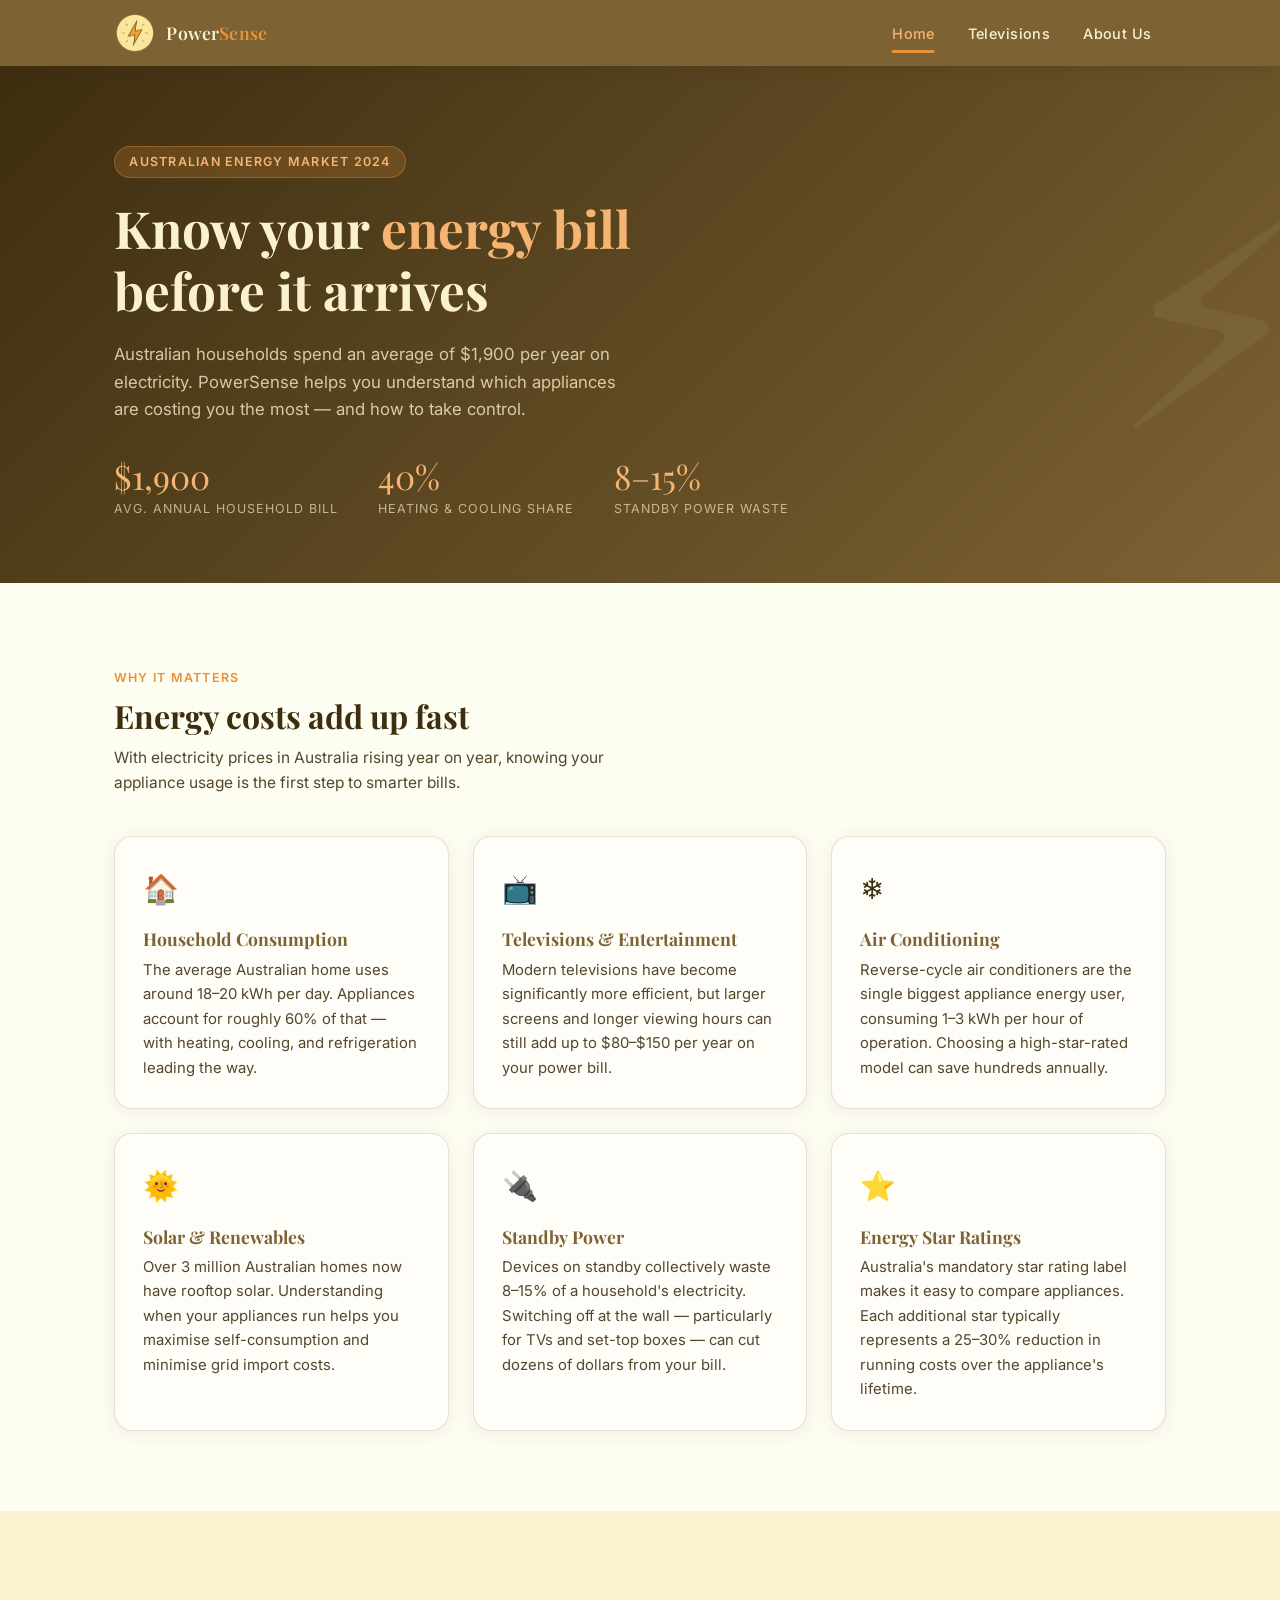
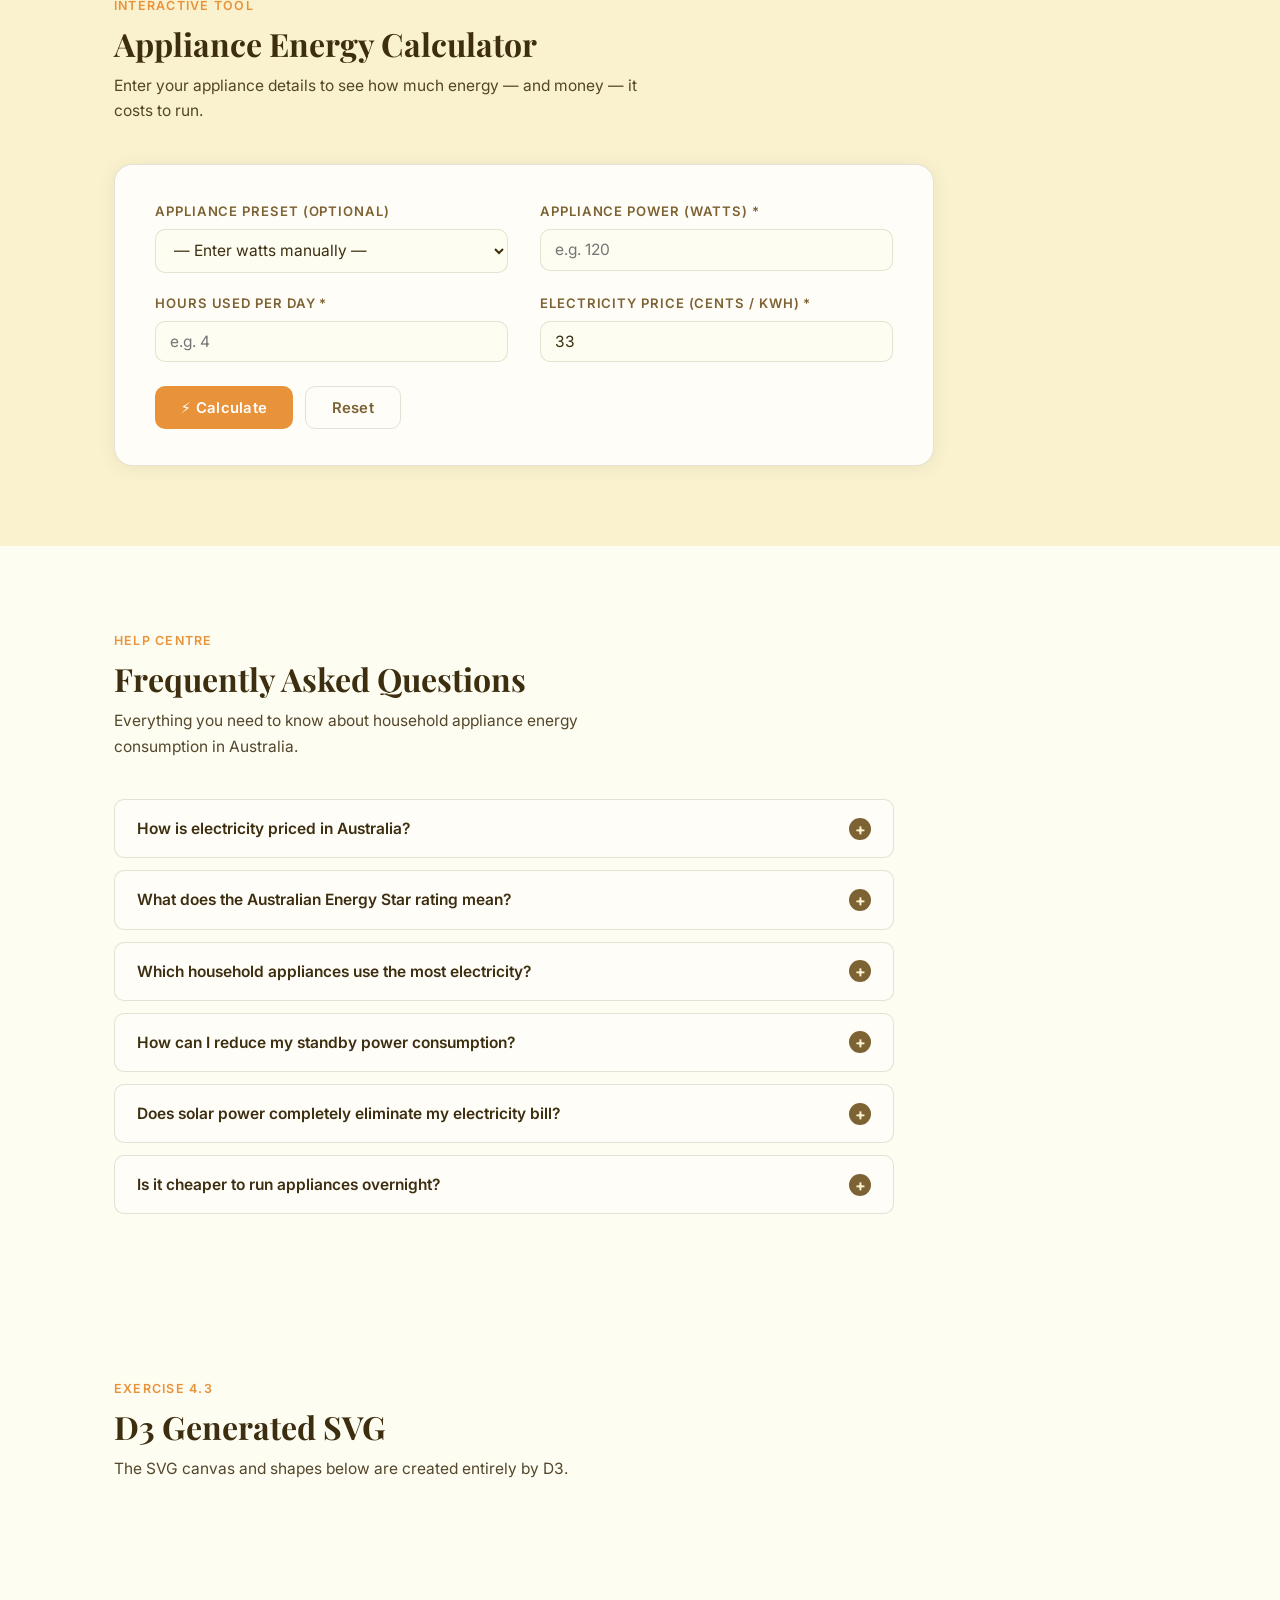
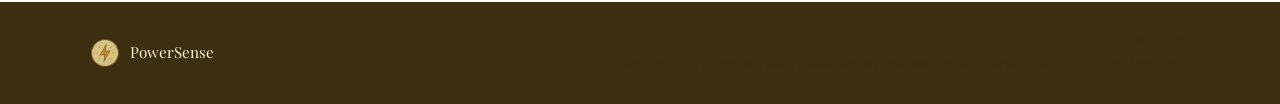
==== Exercise 4/Exercise 4.3/index.html @ 686d848e "Week 5" ====
<!DOCTYPE html>
<html lang="en">
<head>
  <meta charset="UTF-8" />
  <meta name="viewport" content="width=device-width, initial-scale=1.0" />
  <title>PowerSense – Appliance Energy Consumption Australia</title>
  <meta name="description" content="Understand and reduce your home appliance energy consumption with PowerSense, your guide to the Australian energy market." />
  <link rel="stylesheet" href="assets/css/style.css" />
</head>
<body>

  <!-- ===== NAVIGATION ===== -->
  <nav class="nav" role="navigation" aria-label="Main navigation">
    <div class="container nav__inner">

      <a href="index.html" class="nav__logo" aria-label="PowerSense – Home">
        <img src="assets/img/PowerIcon.png" alt="PowerSense logo" width="42" height="42" />
        <span class="nav__logo-text">Power<span>Sense</span></span>
      </a>

      <button class="nav__toggle" id="navToggle"
              aria-expanded="false" aria-controls="navLinks" aria-label="Open menu">
        <span></span><span></span><span></span>
      </button>

      <ul class="nav__links" id="navLinks" role="list">
        <li><a href="index.html"       class="nav__link">Home</a></li>
        <li><a href="televisions.html" class="nav__link">Televisions</a></li>
        <li><a href="about.html"       class="nav__link">About Us</a></li>
      </ul>

    </div>
  </nav>

  <main>

    <!-- ===== HERO ===== -->
    <section class="hero">
      <div class="container">
        <span class="hero__eyebrow">Australian Energy Market 2024</span>
        <h1>Know your <em>energy bill</em> before it arrives</h1>
        <p class="hero__sub">
          Australian households spend an average of $1,900 per year on electricity.
          PowerSense helps you understand which appliances are costing you the most —
          and how to take control.
        </p>
        <div class="hero__stats">
          <div>
            <div class="hero__stat-value">$1,900</div>
            <div class="hero__stat-label">Avg. annual household bill</div>
          </div>
          <div>
            <div class="hero__stat-value">40%</div>
            <div class="hero__stat-label">Heating &amp; cooling share</div>
          </div>
          <div>
            <div class="hero__stat-value">8–15%</div>
            <div class="hero__stat-label">Standby power waste</div>
          </div>
        </div>
      </div>
    </section>

    <!-- ===== OVERVIEW CARDS ===== -->
    <section class="section">
      <div class="container">
        <div class="section-head">
          <span class="section-head__eyebrow">Why It Matters</span>
          <h2>Energy costs add up fast</h2>
          <p>With electricity prices in Australia rising year on year, knowing your appliance usage is the first step to smarter bills.</p>
        </div>

        <div class="card-grid">
          <article class="card">
            <div class="card__icon">🏠</div>
            <h3 class="card__title">Household Consumption</h3>
            <p>The average Australian home uses around 18–20 kWh per day. Appliances account for roughly 60% of that — with heating, cooling, and refrigeration leading the way.</p>
          </article>
          <article class="card">
            <div class="card__icon">📺</div>
            <h3 class="card__title">Televisions &amp; Entertainment</h3>
            <p>Modern televisions have become significantly more efficient, but larger screens and longer viewing hours can still add up to $80–$150 per year on your power bill.</p>
          </article>
          <article class="card">
            <div class="card__icon">❄️</div>
            <h3 class="card__title">Air Conditioning</h3>
            <p>Reverse-cycle air conditioners are the single biggest appliance energy user, consuming 1–3 kWh per hour of operation. Choosing a high-star-rated model can save hundreds annually.</p>
          </article>
          <article class="card">
            <div class="card__icon">🌞</div>
            <h3 class="card__title">Solar &amp; Renewables</h3>
            <p>Over 3 million Australian homes now have rooftop solar. Understanding when your appliances run helps you maximise self-consumption and minimise grid import costs.</p>
          </article>
          <article class="card">
            <div class="card__icon">🔌</div>
            <h3 class="card__title">Standby Power</h3>
            <p>Devices on standby collectively waste 8–15% of a household's electricity. Switching off at the wall — particularly for TVs and set-top boxes — can cut dozens of dollars from your bill.</p>
          </article>
          <article class="card">
            <div class="card__icon">⭐</div>
            <h3 class="card__title">Energy Star Ratings</h3>
            <p>Australia's mandatory star rating label makes it easy to compare appliances. Each additional star typically represents a 25–30% reduction in running costs over the appliance's lifetime.</p>
          </article>
        </div>
      </div>
    </section>

    <!-- ===== ENERGY CALCULATOR ===== -->
    <section class="section section--alt" id="calculator">
      <div class="container">
        <div class="section-head">
          <span class="section-head__eyebrow">Interactive Tool</span>
          <h2>Appliance Energy Calculator</h2>
          <p>Enter your appliance details to see how much energy — and money — it costs to run.</p>
        </div>

        <div class="calculator">
          <form id="calcForm" novalidate>
            <div class="calculator__grid">

              <!-- Appliance preset -->
              <div class="field">
                <label for="applianceSelect">Appliance preset (optional)</label>
                <select id="applianceSelect">
                  <option value="custom">— Enter watts manually —</option>
                  <optgroup label="Televisions">
                    <option value="samsung65">Samsung 65&quot; OLED QN65S95D (180 W)</option>
                    <option value="lg55">LG 55&quot; NanoCell 55NANO86 (120 W)</option>
                    <option value="sony43">Sony 43&quot; Bravia X80L (90 W)</option>
                    <option value="panasonic50">Panasonic 50&quot; MX700 (135 W)</option>
                    <option value="tcl32">TCL 32&quot; S5400A (65 W)</option>
                  </optgroup>
                  <optgroup label="Other Appliances">
                    <option value="microwave">Microwave oven (1200 W)</option>
                    <option value="washingmachine">Washing machine (500 W)</option>
                    <option value="refrigerator">Refrigerator (150 W)</option>
                    <option value="dishwasher">Dishwasher (1800 W)</option>
                    <option value="airconditioner">Split-system air conditioner (1500 W)</option>
                    <option value="electricoven">Electric oven (2200 W)</option>
                    <option value="kettleelectric">Electric kettle (2400 W)</option>
                    <option value="laptop">Laptop (65 W)</option>
                  </optgroup>
                </select>
              </div>

              <!-- Watts -->
              <div class="field" id="fieldWatts">
                <label for="watts">Appliance power (watts) *</label>
                <input type="number" id="watts" name="watts"
                       min="0.1" max="30000" step="0.1"
                       placeholder="e.g. 120" required />
                <span class="field__error-msg" role="alert">Enter a valid wattage between 0.1 and 30,000 W.</span>
              </div>

              <!-- Hours per day -->
              <div class="field" id="fieldHours">
                <label for="hoursPerDay">Hours used per day *</label>
                <input type="number" id="hoursPerDay" name="hoursPerDay"
                       min="0.01" max="24" step="0.25"
                       placeholder="e.g. 4" required />
                <span class="field__error-msg" role="alert">Enter a value between 0.01 and 24 hours.</span>
              </div>

              <!-- Electricity price -->
              <div class="field" id="fieldPrice">
                <label for="priceKwh">Electricity price (cents / kWh) *</label>
                <input type="number" id="priceKwh" name="priceKwh"
                       min="0.01" max="500" step="0.01"
                       value="33" required />
                <span class="field__error-msg" role="alert">Enter a valid price (Australian average ≈ 33 c/kWh).</span>
              </div>

            </div><!-- /.calculator__grid -->

            <div class="calculator__actions">
              <button type="submit" class="btn btn--primary">⚡ Calculate</button>
              <button type="button" class="btn btn--secondary" id="calcReset">Reset</button>
            </div>
          </form>

          <!-- Results panel (hidden until calculation runs) -->
          <div class="calc-results" id="calcResults" aria-live="polite">
            <p class="calc-results__title">Your estimated energy usage &amp; cost</p>
            <div class="results-grid">
              <div class="result-card">
                <div class="result-card__value" id="res-daily-kwh">—</div>
                <div class="result-card__label">kWh / day</div>
              </div>
              <div class="result-card">
                <div class="result-card__value" id="res-monthly-kwh">—</div>
                <div class="result-card__label">kWh / month</div>
              </div>
              <div class="result-card">
                <div class="result-card__value" id="res-yearly-kwh">—</div>
                <div class="result-card__label">kWh / year</div>
              </div>
              <div class="result-card result-card--accent">
                <div class="result-card__value" id="res-monthly-cost">—</div>
                <div class="result-card__label">Est. monthly cost</div>
              </div>
              <div class="result-card result-card--accent">
                <div class="result-card__value" id="res-yearly-cost">—</div>
                <div class="result-card__label">Est. yearly cost</div>
              </div>
              <div class="result-card">
                <div class="result-card__value" id="res-co2">—</div>
                <div class="result-card__label">CO₂ / year (est.)</div>
              </div>
            </div>
            <p style="margin-top:1rem;font-size:0.8rem;opacity:0.6;">
              Calculations based on provided inputs. Electricity price defaults to the Australian average of 33 c/kWh.
              CO₂ estimate uses the Australian grid emission factor of 0.79 kg CO₂e/kWh (DCCEEW 2023).
            </p>
          </div>

        </div><!-- /.calculator -->
      </div>
    </section>

    <!-- ===== FAQ ===== -->
    <section class="section" id="faq">
      <div class="container">
        <div class="section-head">
          <span class="section-head__eyebrow">Help Centre</span>
          <h2>Frequently Asked Questions</h2>
          <p>Everything you need to know about household appliance energy consumption in Australia.</p>
        </div>

        <ul class="faq-list" role="list">

          <li class="faq-item">
            <button class="faq-item__trigger"
                    aria-expanded="false"
                    aria-controls="faq-1"
                    id="faq-1-btn">
              How is electricity priced in Australia?
              <span class="faq-item__icon" aria-hidden="true">+</span>
            </button>
            <div class="faq-item__body" id="faq-1" role="region" aria-labelledby="faq-1-btn">
              <div class="faq-item__body-inner">
                Electricity in Australia is priced per kilowatt-hour (kWh) and varies by state, retailer,
                and plan type. As of 2024, the national average sits around 28–36 cents per kWh for
                residential customers, with South Australia typically the highest and Queensland among
                the lowest. Most plans include a fixed daily supply charge plus a usage rate.
                Time-of-use tariffs charge more during peak hours (typically 3–9 pm on weekdays) and
                less during off-peak periods — relevant if you run heavy appliances like dishwashers
                or washing machines.
              </div>
            </div>
          </li>

          <li class="faq-item">
            <button class="faq-item__trigger"
                    aria-expanded="false"
                    aria-controls="faq-2"
                    id="faq-2-btn">
              What does the Australian Energy Star rating mean?
              <span class="faq-item__icon" aria-hidden="true">+</span>
            </button>
            <div class="faq-item__body" id="faq-2" role="region" aria-labelledby="faq-2-btn">
              <div class="faq-item__body-inner">
                The Energy Rating Label is a mandatory requirement for most appliances sold in Australia,
                administered under the Equipment Energy Efficiency (E3) programme.
                The label shows a star rating (1–6 stars, sometimes up to 10 for the most efficient models)
                and an annual energy consumption figure in kWh. More stars = lower running costs.
                A 6-star fridge uses roughly half the electricity of a 2-star fridge of the same size.
                When buying a new appliance, the upfront premium for a higher star-rated model is often
                recouped within 2–4 years through lower bills.
              </div>
            </div>
          </li>

          <li class="faq-item">
            <button class="faq-item__trigger"
                    aria-expanded="false"
                    aria-controls="faq-3"
                    id="faq-3-btn">
              Which household appliances use the most electricity?
              <span class="faq-item__icon" aria-hidden="true">+</span>
            </button>
            <div class="faq-item__body" id="faq-3" role="region" aria-labelledby="faq-3-btn">
              <div class="faq-item__body-inner">
                In a typical Australian home, the biggest energy consumers (in order) are:
                <ol style="margin:0.75rem 0 0 1.25rem;line-height:1.9;">
                  <li>Heating and cooling (air conditioners, reverse-cycle systems) — up to 40%</li>
                  <li>Water heating — 20–25%</li>
                  <li>Refrigerators &amp; freezers — 8–10% (run 24/7)</li>
                  <li>Cooking appliances — 5–7%</li>
                  <li>Lighting — 5–7%</li>
                  <li>Televisions &amp; entertainment — 4–6%</li>
                  <li>Washing machines &amp; dryers — 4–5%</li>
                </ol>
              </div>
            </div>
          </li>

          <li class="faq-item">
            <button class="faq-item__trigger"
                    aria-expanded="false"
                    aria-controls="faq-4"
                    id="faq-4-btn">
              How can I reduce my standby power consumption?
              <span class="faq-item__icon" aria-hidden="true">+</span>
            </button>
            <div class="faq-item__body" id="faq-4" role="region" aria-labelledby="faq-4-btn">
              <div class="faq-item__body-inner">
                Standby power (sometimes called "vampire power") accounts for 8–15% of household
                electricity use. Practical steps to reduce it include:
                switching appliances off at the wall when not in use (especially TVs, gaming consoles,
                and set-top boxes), using smart power strips that cut power to idle devices,
                enabling power-saving modes on computers and monitors, and replacing older
                appliances with newer models that have lower standby draw.
                The Australian Government's Your Energy Savings website provides a detailed
                standby power usage guide with typical wattages for common devices.
              </div>
            </div>
          </li>

          <li class="faq-item">
            <button class="faq-item__trigger"
                    aria-expanded="false"
                    aria-controls="faq-5"
                    id="faq-5-btn">
              Does solar power completely eliminate my electricity bill?
              <span class="faq-item__icon" aria-hidden="true">+</span>
            </button>
            <div class="faq-item__body" id="faq-5" role="region" aria-labelledby="faq-5-btn">
              <div class="faq-item__body-inner">
                Solar panels can dramatically reduce — but rarely eliminate — electricity bills
                for most Australian households. The savings depend on your system size, roof
                orientation, local solar irradiance, and your household's daytime usage patterns.
                The key principle is self-consumption: energy your solar panels generate and your
                home uses directly is effectively free; energy exported to the grid earns a
                feed-in tariff (currently 5–12 c/kWh in most states), which is much lower than
                the import rate you pay. Shifting high-draw appliances (dishwashers, washing machines,
                EV charging) to daylight hours maximises your savings.
              </div>
            </div>
          </li>

          <li class="faq-item">
            <button class="faq-item__trigger"
                    aria-expanded="false"
                    aria-controls="faq-6"
                    id="faq-6-btn">
              Is it cheaper to run appliances overnight?
              <span class="faq-item__icon" aria-hidden="true">+</span>
            </button>
            <div class="faq-item__body" id="faq-6" role="region" aria-labelledby="faq-6-btn">
              <div class="faq-item__body-inner">
                It depends on your electricity tariff. If you are on a flat-rate plan, the time of
                day makes no difference to your bill. If you are on a time-of-use (TOU) tariff,
                off-peak rates (typically overnight and on weekends) can be 30–50% cheaper than
                peak rates. Appliances like dishwashers and washing machines with delay-start
                features can be programmed to run during the cheapest window.
                However, if you have solar and no battery storage, running appliances during
                daylight hours is typically even cheaper than an overnight off-peak rate.
              </div>
            </div>
          </li>

        </ul>
      </div>
    </section>

    <!-- ===== D3 SVG SECTION (Exercise 4.3) ===== -->
    <section class="section" id="d3-chart">
      <div class="container">
        <div class="section-head">
          <span class="section-head__eyebrow">Exercise 4.3</span>
          <h2>D3 Generated SVG</h2>
          <p>The SVG canvas and shapes below are created entirely by D3.</p>
        </div>

        <!-- D3 will append an <svg> inside this container -->
        <div class="responsive-svg-container"></div>
      </div>
    </section>

  </main>

  <!-- ===== FOOTER ===== -->
  <footer class="footer" role="contentinfo">
    <div class="container footer__inner">
      <div class="footer__brand">
        <img src="assets/img/PowerIcon.png" alt="" aria-hidden="true" />
        <span class="footer__brand-name">PowerSense</span>
      </div>
      <div class="footer__info">
        <p>&copy; <span id="year"></span> &nbsp;Ren Khoo</p>
        <p class="footer__ai-note">
          ✦ Content and code on this site were developed with the assistance of Generative AI (Claude by Anthropic).
        </p>
      </div>
    </div>
  </footer>

  <script src="assets/js/main.js"></script>
  <script src="assets/js/calculator.js"></script>
  <script src="https://d3js.org/d3.v7.min.js"></script>
  <script src="assets/js/d3-main.js"></script>
  <script>document.getElementById('year').textContent = new Date().getFullYear();</script>

</body>
</html>
---- Exercise 4/Exercise 4.3/assets/css/style.css ----
/* =============================================
   PowerSense – Appliance Energy Consumption
   External Stylesheet
   Colours derived from the PowerIcon logo
   ============================================= */

/* --- Google Fonts --- */
@import url('https://fonts.googleapis.com/css2?family=Playfair+Display:wght@600;700&family=Inter:wght@300;400;500;600&display=swap');

/* --- Design Tokens --- */
:root {
  --cream:        #FAF2CE;   /* logo fill */
  --cream-light:  #FEFDF2;   /* page background */
  --gold:         #F0C840;   /* logo highlight ring */
  --brown:        #7D6234;   /* logo border */
  --brown-dark:   #3D2E10;   /* text / footer */
  --orange:       #E8923A;   /* lightning bolt */
  --orange-light: #F5B472;   /* hover tint */
  --muted:        #B89A60;   /* secondary text */
  --border:       rgba(125, 98, 52, 0.18);
  --card-bg:      #FEFDF8;
  --shadow:       0 2px 18px rgba(61, 46, 16, 0.08);

  --font-display: 'Playfair Display', Georgia, serif;
  --font-body:    'Inter', system-ui, sans-serif;

  --radius:   10px;
  --radius-lg: 18px;
  --transition: 0.22s ease;
}

/* --- Responsive SVG container (Exercise 4.3) --- */
.responsive-svg-container {
    margin-right: auto;
    margin-left: auto;
    width: 100%;
    max-width: 1200px;
}

/* --- Reset & Base --- */
*, *::before, *::after { box-sizing: border-box; margin: 0; padding: 0; }

html { scroll-behavior: smooth; }

body {
  font-family: var(--font-body);
  background: var(--cream-light);
  color: var(--brown-dark);
  font-size: 1rem;
  line-height: 1.65;
  min-height: 100vh;
  display: flex;
  flex-direction: column;
}

img { max-width: 100%; display: block; }
a  { color: inherit; text-decoration: none; }
ul { list-style: none; }

/* --- Typography --- */
h1, h2, h3, h4 {
  font-family: var(--font-display);
  color: var(--brown-dark);
  line-height: 1.2;
}
h1 { font-size: clamp(2rem, 5vw, 3.2rem); }
h2 { font-size: clamp(1.4rem, 3vw, 2rem); }
h3 { font-size: 1.25rem; }

p { color: var(--brown-dark); opacity: 0.88; }

/* --- Layout helpers --- */
.container {
  max-width: 1100px;
  margin: 0 auto;
  padding: 0 1.5rem;
}

.section {
  padding: 5rem 0;
}

.section--alt {
  background: var(--cream);
}

/* =============================================
   NAVIGATION
   ============================================= */
.nav {
  background: var(--brown);
  position: sticky;
  top: 0;
  z-index: 100;
  box-shadow: 0 2px 12px rgba(61,46,16,0.18);
}

.nav__inner {
  display: flex;
  align-items: center;
  justify-content: space-between;
  height: 66px;
  gap: 1rem;
}

/* Logo */
.nav__logo {
  display: flex;
  align-items: center;
  gap: 0.65rem;
  flex-shrink: 0;
}

.nav__logo img {
  width: 42px;
  height: 42px;
  border-radius: 50%;
  transition: transform var(--transition), box-shadow var(--transition);
}

.nav__logo:hover img {
  transform: rotate(-8deg) scale(1.08);
  box-shadow: 0 0 0 3px var(--orange);
}

.nav__logo-text {
  font-family: var(--font-display);
  color: var(--cream);
  font-size: 1.1rem;
  letter-spacing: 0.01em;
  font-weight: 600;
}

.nav__logo-text span {
  color: var(--orange);
}

/* Nav links */
.nav__links {
  display: flex;
  align-items: center;
  gap: 0.25rem;
}

.nav__link {
  position: relative;
  padding: 0.45rem 0.9rem;
  color: var(--cream);
  font-size: 0.9rem;
  font-weight: 500;
  letter-spacing: 0.03em;
  border-radius: var(--radius);
  transition: color var(--transition), background var(--transition);
}

/* Hover effect */
.nav__link:hover {
  color: var(--orange-light);
  background: rgba(255,255,255,0.08);
}

/* Active indicator – orange underline bar */
.nav__link::after {
  content: '';
  position: absolute;
  left: 50%;
  bottom: -4px;
  transform: translateX(-50%) scaleX(0);
  width: 60%;
  height: 3px;
  background: var(--orange);
  border-radius: 2px;
  transition: transform var(--transition);
}

.nav__link--active {
  color: var(--orange-light);
}

.nav__link--active::after {
  transform: translateX(-50%) scaleX(1);
}

/* Hamburger (mobile) */
.nav__toggle {
  display: none;
  flex-direction: column;
  gap: 5px;
  cursor: pointer;
  padding: 6px;
  background: none;
  border: none;
}

.nav__toggle span {
  display: block;
  width: 24px;
  height: 2px;
  background: var(--cream);
  border-radius: 2px;
  transition: var(--transition);
}

/* =============================================
   HERO
   ============================================= */
.hero {
  background: linear-gradient(135deg, var(--brown-dark) 0%, var(--brown) 100%);
  color: var(--cream);
  padding: 5rem 0 4rem;
  position: relative;
  overflow: hidden;
}

.hero::before {
  content: '⚡';
  position: absolute;
  font-size: 18rem;
  right: -2rem;
  top: 50%;
  transform: translateY(-50%);
  opacity: 0.06;
  pointer-events: none;
}

.hero__eyebrow {
  display: inline-block;
  background: rgba(232, 146, 58, 0.2);
  color: var(--orange-light);
  border: 1px solid rgba(232, 146, 58, 0.35);
  padding: 0.3rem 0.9rem;
  border-radius: 30px;
  font-size: 0.78rem;
  font-weight: 600;
  letter-spacing: 0.1em;
  text-transform: uppercase;
  margin-bottom: 1.25rem;
}

.hero h1 {
  color: var(--cream);
  max-width: 650px;
  margin-bottom: 1.25rem;
}

.hero h1 em {
  font-style: normal;
  color: var(--orange-light);
}

.hero__sub {
  color: rgba(250, 242, 206, 0.78);
  max-width: 520px;
  font-size: 1.05rem;
  margin-bottom: 2.25rem;
  opacity: 1;
}

.hero__stats {
  display: flex;
  gap: 2.5rem;
  flex-wrap: wrap;
  margin-top: 1rem;
}

.hero__stat-value {
  font-family: var(--font-display);
  font-size: 2.1rem;
  color: var(--orange-light);
  line-height: 1;
}

.hero__stat-label {
  font-size: 0.78rem;
  color: rgba(250, 242, 206, 0.65);
  text-transform: uppercase;
  letter-spacing: 0.08em;
  margin-top: 0.3rem;
}

/* =============================================
   CARDS / FEATURE GRID
   ============================================= */
.card-grid {
  display: grid;
  grid-template-columns: repeat(auto-fit, minmax(280px, 1fr));
  gap: 1.5rem;
}

.card {
  background: var(--card-bg);
  border: 1px solid var(--border);
  border-radius: var(--radius-lg);
  padding: 1.75rem;
  box-shadow: var(--shadow);
  transition: transform var(--transition), box-shadow var(--transition);
}

.card:hover {
  transform: translateY(-4px);
  box-shadow: 0 8px 28px rgba(61, 46, 16, 0.12);
}

.card__icon {
  font-size: 1.8rem;
  margin-bottom: 1rem;
}

.card__title {
  font-size: 1.1rem;
  margin-bottom: 0.5rem;
  color: var(--brown);
}

.card p {
  font-size: 0.93rem;
}

/* =============================================
   SECTION HEADINGS
   ============================================= */
.section-head {
  margin-bottom: 2.5rem;
}

.section-head__eyebrow {
  display: inline-block;
  color: var(--orange);
  font-size: 0.78rem;
  font-weight: 600;
  text-transform: uppercase;
  letter-spacing: 0.1em;
  margin-bottom: 0.5rem;
}

.section-head h2 {
  margin-bottom: 0.6rem;
}

.section-head p {
  max-width: 540px;
  font-size: 0.97rem;
}

/* =============================================
   FAQ ACCORDION
   ============================================= */
.faq-list {
  max-width: 780px;
  display: flex;
  flex-direction: column;
  gap: 0.75rem;
}

.faq-item {
  border: 1px solid var(--border);
  border-radius: var(--radius);
  overflow: hidden;
  background: var(--card-bg);
}

.faq-item__trigger {
  width: 100%;
  display: flex;
  align-items: center;
  justify-content: space-between;
  padding: 1.1rem 1.35rem;
  background: none;
  border: none;
  cursor: pointer;
  text-align: left;
  font-family: var(--font-body);
  font-size: 0.97rem;
  font-weight: 600;
  color: var(--brown-dark);
  gap: 1rem;
  transition: background var(--transition), color var(--transition);
}

.faq-item__trigger:hover {
  background: var(--cream);
  color: var(--brown);
}

.faq-item__trigger[aria-expanded="true"] {
  color: var(--orange);
  background: var(--cream);
}

.faq-item__icon {
  flex-shrink: 0;
  width: 22px;
  height: 22px;
  background: var(--brown);
  color: var(--cream);
  border-radius: 50%;
  display: flex;
  align-items: center;
  justify-content: center;
  font-size: 1rem;
  font-weight: 700;
  transition: transform var(--transition), background var(--transition);
  line-height: 1;
}

.faq-item__trigger[aria-expanded="true"] .faq-item__icon {
  transform: rotate(45deg);
  background: var(--orange);
}

.faq-item__body {
  max-height: 0;
  overflow: hidden;
  transition: max-height 0.38s cubic-bezier(0.4,0,0.2,1), padding var(--transition);
}

.faq-item__body.is-open {
  max-height: 500px;
}

.faq-item__body-inner {
  padding: 0 1.35rem 1.2rem;
  font-size: 0.93rem;
  color: var(--brown-dark);
  opacity: 0.85;
  border-top: 1px solid var(--border);
  padding-top: 1rem;
}

/* =============================================
   ENERGY CALCULATOR
   ============================================= */
.calculator {
  background: var(--card-bg);
  border: 1px solid var(--border);
  border-radius: var(--radius-lg);
  padding: 2.25rem 2.5rem;
  box-shadow: var(--shadow);
  max-width: 820px;
}

.calculator__grid {
  display: grid;
  grid-template-columns: 1fr 1fr;
  gap: 1.25rem 2rem;
}

.field {
  display: flex;
  flex-direction: column;
  gap: 0.4rem;
}

.field label {
  font-size: 0.82rem;
  font-weight: 600;
  color: var(--brown);
  text-transform: uppercase;
  letter-spacing: 0.07em;
}

.field input,
.field select {
  padding: 0.65rem 0.9rem;
  border: 1.5px solid var(--border);
  border-radius: var(--radius);
  font-family: var(--font-body);
  font-size: 0.97rem;
  color: var(--brown-dark);
  background: var(--cream-light);
  transition: border-color var(--transition), box-shadow var(--transition);
  width: 100%;
}

.field input:focus,
.field select:focus {
  outline: none;
  border-color: var(--orange);
  box-shadow: 0 0 0 3px rgba(232, 146, 58, 0.18);
}

.field--error input,
.field--error select {
  border-color: #c0392b;
}

.field__error-msg {
  font-size: 0.8rem;
  color: #c0392b;
  display: none;
}

.field--error .field__error-msg {
  display: block;
}

.calculator__actions {
  display: flex;
  gap: 0.75rem;
  margin-top: 1.5rem;
  flex-wrap: wrap;
}

.btn {
  padding: 0.72rem 1.6rem;
  border-radius: var(--radius);
  font-family: var(--font-body);
  font-size: 0.93rem;
  font-weight: 600;
  cursor: pointer;
  border: none;
  transition: background var(--transition), transform var(--transition), box-shadow var(--transition);
  letter-spacing: 0.02em;
}

.btn--primary {
  background: var(--orange);
  color: #fff;
}

.btn--primary:hover {
  background: #d4772a;
  transform: translateY(-1px);
  box-shadow: 0 4px 14px rgba(232, 146, 58, 0.35);
}

.btn--secondary {
  background: transparent;
  color: var(--brown);
  border: 1.5px solid var(--border);
}

.btn--secondary:hover {
  background: var(--cream);
}

/* Results panel */
.calc-results {
  margin-top: 2rem;
  border-top: 1px solid var(--border);
  padding-top: 2rem;
  display: none;
}

.calc-results.is-visible {
  display: block;
  animation: fadeUp 0.35s ease;
}

@keyframes fadeUp {
  from { opacity: 0; transform: translateY(12px); }
  to   { opacity: 1; transform: translateY(0); }
}

.calc-results__title {
  font-family: var(--font-display);
  font-size: 1.1rem;
  margin-bottom: 1.25rem;
  color: var(--brown);
}

.results-grid {
  display: grid;
  grid-template-columns: repeat(auto-fit, minmax(170px, 1fr));
  gap: 1rem;
}

.result-card {
  background: linear-gradient(135deg, var(--brown) 0%, var(--brown-dark) 100%);
  color: var(--cream);
  border-radius: var(--radius);
  padding: 1.2rem 1.35rem;
  text-align: center;
}

.result-card--accent {
  background: linear-gradient(135deg, var(--orange) 0%, #c0681a 100%);
}

.result-card__value {
  font-family: var(--font-display);
  font-size: 1.75rem;
  color: var(--cream);
  line-height: 1;
  margin-bottom: 0.4rem;
}

.result-card__label {
  font-size: 0.78rem;
  opacity: 0.75;
  text-transform: uppercase;
  letter-spacing: 0.08em;
}

/* =============================================
   TELEVISIONS PAGE – TABLE
   ============================================= */
.tv-table-wrap {
  overflow-x: auto;
  border-radius: var(--radius-lg);
  border: 1px solid var(--border);
  box-shadow: var(--shadow);
}

.tv-table {
  width: 100%;
  border-collapse: collapse;
  background: var(--card-bg);
  font-size: 0.9rem;
}

.tv-table th {
  background: var(--brown);
  color: var(--cream);
  padding: 0.9rem 1.1rem;
  text-align: left;
  font-size: 0.78rem;
  text-transform: uppercase;
  letter-spacing: 0.08em;
  font-weight: 600;
}

.tv-table td {
  padding: 0.9rem 1.1rem;
  border-bottom: 1px solid var(--border);
  color: var(--brown-dark);
  vertical-align: middle;
}

.tv-table tr:last-child td {
  border-bottom: none;
}

.tv-table tr:hover td {
  background: var(--cream);
}

/* Energy star badge */
.star-badge {
  display: inline-flex;
  align-items: center;
  gap: 0.25rem;
  background: var(--cream);
  border: 1px solid var(--border);
  border-radius: 20px;
  padding: 0.2rem 0.65rem;
  font-size: 0.78rem;
  font-weight: 600;
  color: var(--brown);
}

.star-badge--high { background: #e8f5e9; border-color: #4caf50; color: #2e7d32; }
.star-badge--mid  { background: #fff8e1; border-color: #ffc107; color: #7d5700; }
.star-badge--low  { background: #fce4ec; border-color: #e91e63; color: #880e4f; }

/* Energy label pill */
.energy-label {
  display: inline-block;
  padding: 0.22rem 0.7rem;
  border-radius: 4px;
  font-size: 0.8rem;
  font-weight: 700;
  color: #fff;
  letter-spacing: 0.05em;
}
.energy-label--A { background: #1a9e3c; }
.energy-label--B { background: #4caf50; }
.energy-label--C { background: #8bc34a; }
.energy-label--D { background: #ffc107; color: #333; }
.energy-label--E { background: #ff9800; }
.energy-label--F { background: #f44336; }

/* =============================================
   ABOUT PAGE
   ============================================= */
.about-hero {
  background: linear-gradient(135deg, var(--brown-dark) 0%, var(--brown) 100%);
  color: var(--cream);
  padding: 4rem 0 3rem;
}

.about-hero h1 { color: var(--cream); }

.team-grid {
  display: grid;
  grid-template-columns: repeat(auto-fit, minmax(240px, 1fr));
  gap: 1.5rem;
}

.team-card {
  background: var(--card-bg);
  border: 1px solid var(--border);
  border-radius: var(--radius-lg);
  padding: 2rem 1.75rem;
  text-align: center;
  box-shadow: var(--shadow);
  transition: transform var(--transition);
}

.team-card:hover { transform: translateY(-4px); }

.team-card__avatar {
  width: 72px;
  height: 72px;
  border-radius: 50%;
  background: linear-gradient(135deg, var(--brown) 0%, var(--orange) 100%);
  display: flex;
  align-items: center;
  justify-content: center;
  font-size: 1.6rem;
  margin: 0 auto 1rem;
  color: #fff;
}

.team-card__name {
  font-family: var(--font-display);
  font-size: 1.1rem;
  margin-bottom: 0.25rem;
}

.team-card__role {
  font-size: 0.82rem;
  color: var(--orange);
  font-weight: 600;
  text-transform: uppercase;
  letter-spacing: 0.07em;
  margin-bottom: 0.75rem;
}

.team-card p { font-size: 0.9rem; }

/* Values list */
.values-list {
  display: grid;
  grid-template-columns: repeat(auto-fit, minmax(240px, 1fr));
  gap: 1.25rem;
  margin-top: 2.5rem;
}

.value-item {
  display: flex;
  gap: 1rem;
  align-items: flex-start;
}

.value-item__icon {
  flex-shrink: 0;
  width: 40px;
  height: 40px;
  border-radius: var(--radius);
  background: var(--cream);
  border: 1px solid var(--border);
  display: flex;
  align-items: center;
  justify-content: center;
  font-size: 1.2rem;
}

.value-item__title {
  font-weight: 600;
  font-size: 0.97rem;
  margin-bottom: 0.25rem;
  color: var(--brown);
}

.value-item p { font-size: 0.88rem; }

/* =============================================
   FOOTER
   ============================================= */
.footer {
  background: var(--brown-dark);
  color: rgba(250, 242, 206, 0.65);
  margin-top: auto;
}

.footer__inner {
  display: flex;
  align-items: center;
  justify-content: space-between;
  padding: 1.8rem 0;
  gap: 1rem;
  flex-wrap: wrap;
}

.footer__brand {
  display: flex;
  align-items: center;
  gap: 0.6rem;
}

.footer__brand img {
  width: 30px;
  height: 30px;
  border-radius: 50%;
  opacity: 0.8;
}

.footer__brand-name {
  font-family: var(--font-display);
  color: var(--cream);
  font-size: 0.95rem;
}

.footer__info {
  font-size: 0.82rem;
  text-align: right;
}

.footer__info p + p { margin-top: 0.2rem; }

.footer__ai-note {
  font-size: 0.75rem;
  opacity: 0.55;
  margin-top: 0.4rem;
}

/* =============================================
   RESPONSIVE
   ============================================= */
@media (max-width: 768px) {
  .nav__links {
    display: none;
    position: absolute;
    top: 66px;
    left: 0;
    right: 0;
    background: var(--brown);
    flex-direction: column;
    padding: 1rem 1.5rem;
    gap: 0.25rem;
    border-top: 1px solid rgba(255,255,255,0.1);
  }

  .nav__links.is-open { display: flex; }
  .nav__toggle { display: flex; }
  .nav { position: relative; }

  .nav__link::after { display: none; }
  .nav__link--active { background: rgba(232,146,58,0.18); }

  .hero { padding: 3rem 0; }
  .hero::before { font-size: 10rem; }
  .hero__stats { gap: 1.5rem; }

  .calculator { padding: 1.5rem; }
  .calculator__grid { grid-template-columns: 1fr; }

  .footer__inner { flex-direction: column; text-align: center; }
  .footer__info { text-align: center; }
}
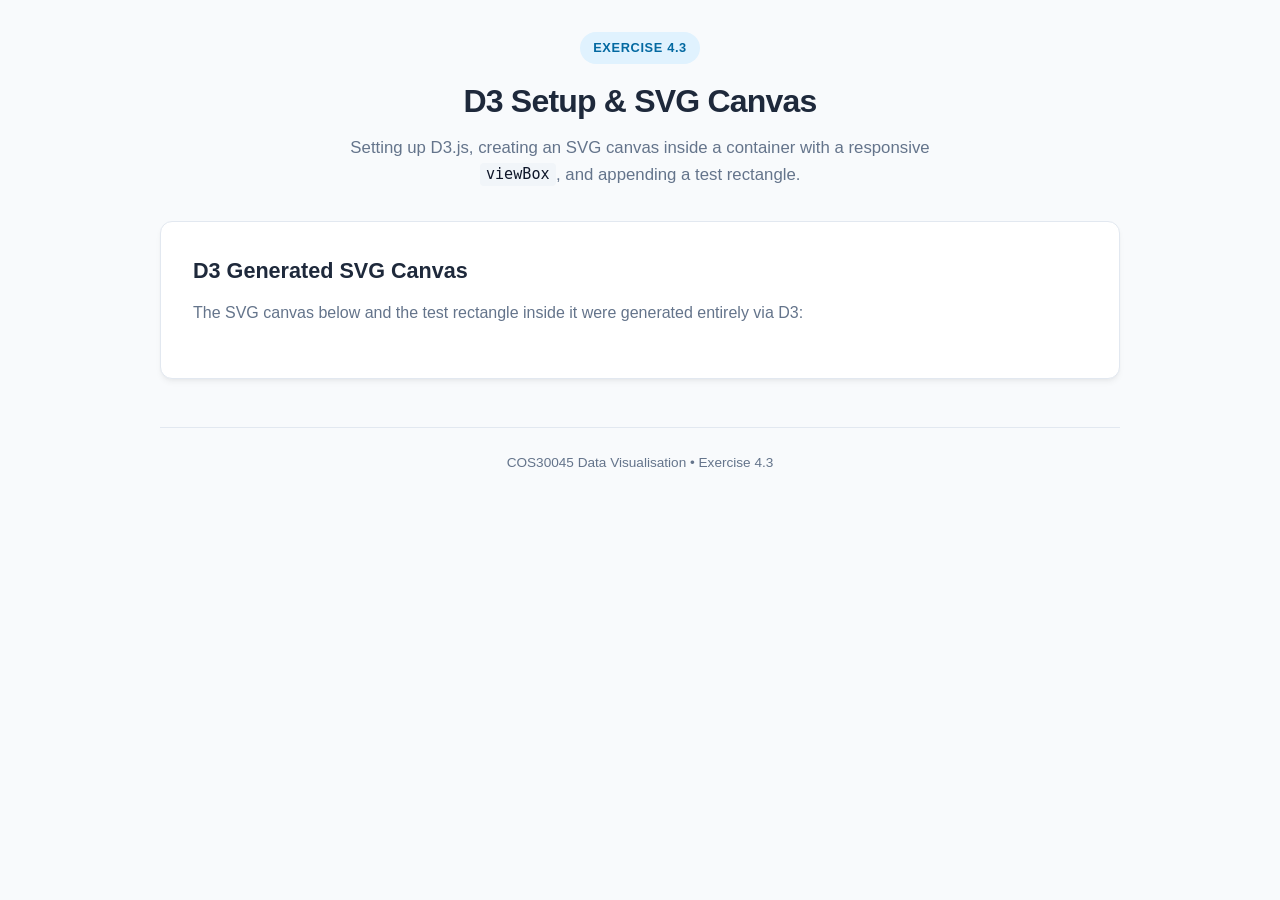
==== commit cdebd85a: "Exercise 4 done" ====
--- a/Exercise 4/Exercise 4.3/index.html
+++ b/Exercise 4/Exercise 4.3/index.html
@@ -3,403 +3,40 @@
 <head>
   <meta charset="UTF-8" />
   <meta name="viewport" content="width=device-width, initial-scale=1.0" />
-  <title>PowerSense – Appliance Energy Consumption Australia</title>
-  <meta name="description" content="Understand and reduce your home appliance energy consumption with PowerSense, your guide to the Australian energy market." />
+  <title>Exercise 4.3 – D3 Setup</title>
+  <meta name="description" content="COS30045 Exercise 4.3 – Setting up D3 and appending an SVG canvas with a test rectangle" />
   <link rel="stylesheet" href="assets/css/style.css" />
 </head>
 <body>
 
-  <!-- ===== NAVIGATION ===== -->
-  <nav class="nav" role="navigation" aria-label="Main navigation">
-    <div class="container nav__inner">
+  <div class="container">
 
-      <a href="index.html" class="nav__logo" aria-label="PowerSense – Home">
-        <img src="assets/img/PowerIcon.png" alt="PowerSense logo" width="42" height="42" />
-        <span class="nav__logo-text">Power<span>Sense</span></span>
-      </a>
+    <header class="exercise-header">
+      <span class="exercise-badge">Exercise 4.3</span>
+      <h1>D3 Setup &amp; SVG Canvas</h1>
+      <p class="exercise-desc">
+        Setting up D3.js, creating an SVG canvas inside a container with a responsive <code>viewBox</code>, and appending a test rectangle.
+      </p>
+    </header>
 
-      <button class="nav__toggle" id="navToggle"
-              aria-expanded="false" aria-controls="navLinks" aria-label="Open menu">
-        <span></span><span></span><span></span>
-      </button>
+    <main>
+      <section class="exercise-card">
+        <h2>D3 Generated SVG Canvas</h2>
+        <p>The SVG canvas below and the test rectangle inside it were generated entirely via D3:</p>
 
-      <ul class="nav__links" id="navLinks" role="list">
-        <li><a href="index.html"       class="nav__link">Home</a></li>
-        <li><a href="televisions.html" class="nav__link">Televisions</a></li>
-        <li><a href="about.html"       class="nav__link">About Us</a></li>
-      </ul>
+        <!-- D3 appends the SVG canvas inside this container -->
+        <div class="responsive-svg-container"></div>
+      </section>
+    </main>
 
-    </div>
-  </nav>
+    <footer class="exercise-footer">
+      <p>COS30045 Data Visualisation &bull; Exercise 4.3</p>
+    </footer>
 
-  <main>
+  </div>
 
-    <!-- ===== HERO ===== -->
-    <section class="hero">
-      <div class="container">
-        <span class="hero__eyebrow">Australian Energy Market 2024</span>
-        <h1>Know your <em>energy bill</em> before it arrives</h1>
-        <p class="hero__sub">
-          Australian households spend an average of $1,900 per year on electricity.
-          PowerSense helps you understand which appliances are costing you the most —
-          and how to take control.
-        </p>
-        <div class="hero__stats">
-          <div>
-            <div class="hero__stat-value">$1,900</div>
-            <div class="hero__stat-label">Avg. annual household bill</div>
-          </div>
-          <div>
-            <div class="hero__stat-value">40%</div>
-            <div class="hero__stat-label">Heating &amp; cooling share</div>
-          </div>
-          <div>
-            <div class="hero__stat-value">8–15%</div>
-            <div class="hero__stat-label">Standby power waste</div>
-          </div>
-        </div>
-      </div>
-    </section>
-
-    <!-- ===== OVERVIEW CARDS ===== -->
-    <section class="section">
-      <div class="container">
-        <div class="section-head">
-          <span class="section-head__eyebrow">Why It Matters</span>
-          <h2>Energy costs add up fast</h2>
-          <p>With electricity prices in Australia rising year on year, knowing your appliance usage is the first step to smarter bills.</p>
-        </div>
-
-        <div class="card-grid">
-          <article class="card">
-            <div class="card__icon">🏠</div>
-            <h3 class="card__title">Household Consumption</h3>
-            <p>The average Australian home uses around 18–20 kWh per day. Appliances account for roughly 60% of that — with heating, cooling, and refrigeration leading the way.</p>
-          </article>
-          <article class="card">
-            <div class="card__icon">📺</div>
-            <h3 class="card__title">Televisions &amp; Entertainment</h3>
-            <p>Modern televisions have become significantly more efficient, but larger screens and longer viewing hours can still add up to $80–$150 per year on your power bill.</p>
-          </article>
-          <article class="card">
-            <div class="card__icon">❄️</div>
-            <h3 class="card__title">Air Conditioning</h3>
-            <p>Reverse-cycle air conditioners are the single biggest appliance energy user, consuming 1–3 kWh per hour of operation. Choosing a high-star-rated model can save hundreds annually.</p>
-          </article>
-          <article class="card">
-            <div class="card__icon">🌞</div>
-            <h3 class="card__title">Solar &amp; Renewables</h3>
-            <p>Over 3 million Australian homes now have rooftop solar. Understanding when your appliances run helps you maximise self-consumption and minimise grid import costs.</p>
-          </article>
-          <article class="card">
-            <div class="card__icon">🔌</div>
-            <h3 class="card__title">Standby Power</h3>
-            <p>Devices on standby collectively waste 8–15% of a household's electricity. Switching off at the wall — particularly for TVs and set-top boxes — can cut dozens of dollars from your bill.</p>
-          </article>
-          <article class="card">
-            <div class="card__icon">⭐</div>
-            <h3 class="card__title">Energy Star Ratings</h3>
-            <p>Australia's mandatory star rating label makes it easy to compare appliances. Each additional star typically represents a 25–30% reduction in running costs over the appliance's lifetime.</p>
-          </article>
-        </div>
-      </div>
-    </section>
-
-    <!-- ===== ENERGY CALCULATOR ===== -->
-    <section class="section section--alt" id="calculator">
-      <div class="container">
-        <div class="section-head">
-          <span class="section-head__eyebrow">Interactive Tool</span>
-          <h2>Appliance Energy Calculator</h2>
-          <p>Enter your appliance details to see how much energy — and money — it costs to run.</p>
-        </div>
-
-        <div class="calculator">
-          <form id="calcForm" novalidate>
-            <div class="calculator__grid">
-
-              <!-- Appliance preset -->
-              <div class="field">
-                <label for="applianceSelect">Appliance preset (optional)</label>
-                <select id="applianceSelect">
-                  <option value="custom">— Enter watts manually —</option>
-                  <optgroup label="Televisions">
-                    <option value="samsung65">Samsung 65&quot; OLED QN65S95D (180 W)</option>
-                    <option value="lg55">LG 55&quot; NanoCell 55NANO86 (120 W)</option>
-                    <option value="sony43">Sony 43&quot; Bravia X80L (90 W)</option>
-                    <option value="panasonic50">Panasonic 50&quot; MX700 (135 W)</option>
-                    <option value="tcl32">TCL 32&quot; S5400A (65 W)</option>
-                  </optgroup>
-                  <optgroup label="Other Appliances">
-                    <option value="microwave">Microwave oven (1200 W)</option>
-                    <option value="washingmachine">Washing machine (500 W)</option>
-                    <option value="refrigerator">Refrigerator (150 W)</option>
-                    <option value="dishwasher">Dishwasher (1800 W)</option>
-                    <option value="airconditioner">Split-system air conditioner (1500 W)</option>
-                    <option value="electricoven">Electric oven (2200 W)</option>
-                    <option value="kettleelectric">Electric kettle (2400 W)</option>
-                    <option value="laptop">Laptop (65 W)</option>
-                  </optgroup>
-                </select>
-              </div>
-
-              <!-- Watts -->
-              <div class="field" id="fieldWatts">
-                <label for="watts">Appliance power (watts) *</label>
-                <input type="number" id="watts" name="watts"
-                       min="0.1" max="30000" step="0.1"
-                       placeholder="e.g. 120" required />
-                <span class="field__error-msg" role="alert">Enter a valid wattage between 0.1 and 30,000 W.</span>
-              </div>
-
-              <!-- Hours per day -->
-              <div class="field" id="fieldHours">
-                <label for="hoursPerDay">Hours used per day *</label>
-                <input type="number" id="hoursPerDay" name="hoursPerDay"
-                       min="0.01" max="24" step="0.25"
-                       placeholder="e.g. 4" required />
-                <span class="field__error-msg" role="alert">Enter a value between 0.01 and 24 hours.</span>
-              </div>
-
-              <!-- Electricity price -->
-              <div class="field" id="fieldPrice">
-                <label for="priceKwh">Electricity price (cents / kWh) *</label>
-                <input type="number" id="priceKwh" name="priceKwh"
-                       min="0.01" max="500" step="0.01"
-                       value="33" required />
-                <span class="field__error-msg" role="alert">Enter a valid price (Australian average ≈ 33 c/kWh).</span>
-              </div>
-
-            </div><!-- /.calculator__grid -->
-
-            <div class="calculator__actions">
-              <button type="submit" class="btn btn--primary">⚡ Calculate</button>
-              <button type="button" class="btn btn--secondary" id="calcReset">Reset</button>
-            </div>
-          </form>
-
-          <!-- Results panel (hidden until calculation runs) -->
-          <div class="calc-results" id="calcResults" aria-live="polite">
-            <p class="calc-results__title">Your estimated energy usage &amp; cost</p>
-            <div class="results-grid">
-              <div class="result-card">
-                <div class="result-card__value" id="res-daily-kwh">—</div>
-                <div class="result-card__label">kWh / day</div>
-              </div>
-              <div class="result-card">
-                <div class="result-card__value" id="res-monthly-kwh">—</div>
-                <div class="result-card__label">kWh / month</div>
-              </div>
-              <div class="result-card">
-                <div class="result-card__value" id="res-yearly-kwh">—</div>
-                <div class="result-card__label">kWh / year</div>
-              </div>
-              <div class="result-card result-card--accent">
-                <div class="result-card__value" id="res-monthly-cost">—</div>
-                <div class="result-card__label">Est. monthly cost</div>
-              </div>
-              <div class="result-card result-card--accent">
-                <div class="result-card__value" id="res-yearly-cost">—</div>
-                <div class="result-card__label">Est. yearly cost</div>
-              </div>
-              <div class="result-card">
-                <div class="result-card__value" id="res-co2">—</div>
-                <div class="result-card__label">CO₂ / year (est.)</div>
-              </div>
-            </div>
-            <p style="margin-top:1rem;font-size:0.8rem;opacity:0.6;">
-              Calculations based on provided inputs. Electricity price defaults to the Australian average of 33 c/kWh.
-              CO₂ estimate uses the Australian grid emission factor of 0.79 kg CO₂e/kWh (DCCEEW 2023).
-            </p>
-          </div>
-
-        </div><!-- /.calculator -->
-      </div>
-    </section>
-
-    <!-- ===== FAQ ===== -->
-    <section class="section" id="faq">
-      <div class="container">
-        <div class="section-head">
-          <span class="section-head__eyebrow">Help Centre</span>
-          <h2>Frequently Asked Questions</h2>
-          <p>Everything you need to know about household appliance energy consumption in Australia.</p>
-        </div>
-
-        <ul class="faq-list" role="list">
-
-          <li class="faq-item">
-            <button class="faq-item__trigger"
-                    aria-expanded="false"
-                    aria-controls="faq-1"
-                    id="faq-1-btn">
-              How is electricity priced in Australia?
-              <span class="faq-item__icon" aria-hidden="true">+</span>
-            </button>
-            <div class="faq-item__body" id="faq-1" role="region" aria-labelledby="faq-1-btn">
-              <div class="faq-item__body-inner">
-                Electricity in Australia is priced per kilowatt-hour (kWh) and varies by state, retailer,
-                and plan type. As of 2024, the national average sits around 28–36 cents per kWh for
-                residential customers, with South Australia typically the highest and Queensland among
-                the lowest. Most plans include a fixed daily supply charge plus a usage rate.
-                Time-of-use tariffs charge more during peak hours (typically 3–9 pm on weekdays) and
-                less during off-peak periods — relevant if you run heavy appliances like dishwashers
-                or washing machines.
-              </div>
-            </div>
-          </li>
-
-          <li class="faq-item">
-            <button class="faq-item__trigger"
-                    aria-expanded="false"
-                    aria-controls="faq-2"
-                    id="faq-2-btn">
-              What does the Australian Energy Star rating mean?
-              <span class="faq-item__icon" aria-hidden="true">+</span>
-            </button>
-            <div class="faq-item__body" id="faq-2" role="region" aria-labelledby="faq-2-btn">
-              <div class="faq-item__body-inner">
-                The Energy Rating Label is a mandatory requirement for most appliances sold in Australia,
-                administered under the Equipment Energy Efficiency (E3) programme.
-                The label shows a star rating (1–6 stars, sometimes up to 10 for the most efficient models)
-                and an annual energy consumption figure in kWh. More stars = lower running costs.
-                A 6-star fridge uses roughly half the electricity of a 2-star fridge of the same size.
-                When buying a new appliance, the upfront premium for a higher star-rated model is often
-                recouped within 2–4 years through lower bills.
-              </div>
-            </div>
-          </li>
-
-          <li class="faq-item">
-            <button class="faq-item__trigger"
-                    aria-expanded="false"
-                    aria-controls="faq-3"
-                    id="faq-3-btn">
-              Which household appliances use the most electricity?
-              <span class="faq-item__icon" aria-hidden="true">+</span>
-            </button>
-            <div class="faq-item__body" id="faq-3" role="region" aria-labelledby="faq-3-btn">
-              <div class="faq-item__body-inner">
-                In a typical Australian home, the biggest energy consumers (in order) are:
-                <ol style="margin:0.75rem 0 0 1.25rem;line-height:1.9;">
-                  <li>Heating and cooling (air conditioners, reverse-cycle systems) — up to 40%</li>
-                  <li>Water heating — 20–25%</li>
-                  <li>Refrigerators &amp; freezers — 8–10% (run 24/7)</li>
-                  <li>Cooking appliances — 5–7%</li>
-                  <li>Lighting — 5–7%</li>
-                  <li>Televisions &amp; entertainment — 4–6%</li>
-                  <li>Washing machines &amp; dryers — 4–5%</li>
-                </ol>
-              </div>
-            </div>
-          </li>
-
-          <li class="faq-item">
-            <button class="faq-item__trigger"
-                    aria-expanded="false"
-                    aria-controls="faq-4"
-                    id="faq-4-btn">
-              How can I reduce my standby power consumption?
-              <span class="faq-item__icon" aria-hidden="true">+</span>
-            </button>
-            <div class="faq-item__body" id="faq-4" role="region" aria-labelledby="faq-4-btn">
-              <div class="faq-item__body-inner">
-                Standby power (sometimes called "vampire power") accounts for 8–15% of household
-                electricity use. Practical steps to reduce it include:
-                switching appliances off at the wall when not in use (especially TVs, gaming consoles,
-                and set-top boxes), using smart power strips that cut power to idle devices,
-                enabling power-saving modes on computers and monitors, and replacing older
-                appliances with newer models that have lower standby draw.
-                The Australian Government's Your Energy Savings website provides a detailed
-                standby power usage guide with typical wattages for common devices.
-              </div>
-            </div>
-          </li>
-
-          <li class="faq-item">
-            <button class="faq-item__trigger"
-                    aria-expanded="false"
-                    aria-controls="faq-5"
-                    id="faq-5-btn">
-              Does solar power completely eliminate my electricity bill?
-              <span class="faq-item__icon" aria-hidden="true">+</span>
-            </button>
-            <div class="faq-item__body" id="faq-5" role="region" aria-labelledby="faq-5-btn">
-              <div class="faq-item__body-inner">
-                Solar panels can dramatically reduce — but rarely eliminate — electricity bills
-                for most Australian households. The savings depend on your system size, roof
-                orientation, local solar irradiance, and your household's daytime usage patterns.
-                The key principle is self-consumption: energy your solar panels generate and your
-                home uses directly is effectively free; energy exported to the grid earns a
-                feed-in tariff (currently 5–12 c/kWh in most states), which is much lower than
-                the import rate you pay. Shifting high-draw appliances (dishwashers, washing machines,
-                EV charging) to daylight hours maximises your savings.
-              </div>
-            </div>
-          </li>
-
-          <li class="faq-item">
-            <button class="faq-item__trigger"
-                    aria-expanded="false"
-                    aria-controls="faq-6"
-                    id="faq-6-btn">
-              Is it cheaper to run appliances overnight?
-              <span class="faq-item__icon" aria-hidden="true">+</span>
-            </button>
-            <div class="faq-item__body" id="faq-6" role="region" aria-labelledby="faq-6-btn">
-              <div class="faq-item__body-inner">
-                It depends on your electricity tariff. If you are on a flat-rate plan, the time of
-                day makes no difference to your bill. If you are on a time-of-use (TOU) tariff,
-                off-peak rates (typically overnight and on weekends) can be 30–50% cheaper than
-                peak rates. Appliances like dishwashers and washing machines with delay-start
-                features can be programmed to run during the cheapest window.
-                However, if you have solar and no battery storage, running appliances during
-                daylight hours is typically even cheaper than an overnight off-peak rate.
-              </div>
-            </div>
-          </li>
-
-        </ul>
-      </div>
-    </section>
-
-    <!-- ===== D3 SVG SECTION (Exercise 4.3) ===== -->
-    <section class="section" id="d3-chart">
-      <div class="container">
-        <div class="section-head">
-          <span class="section-head__eyebrow">Exercise 4.3</span>
-          <h2>D3 Generated SVG</h2>
-          <p>The SVG canvas and shapes below are created entirely by D3.</p>
-        </div>
-
-        <!-- D3 will append an <svg> inside this container -->
-        <div class="responsive-svg-container"></div>
-      </div>
-    </section>
-
-  </main>
-
-  <!-- ===== FOOTER ===== -->
-  <footer class="footer" role="contentinfo">
-    <div class="container footer__inner">
-      <div class="footer__brand">
-        <img src="assets/img/PowerIcon.png" alt="" aria-hidden="true" />
-        <span class="footer__brand-name">PowerSense</span>
-      </div>
-      <div class="footer__info">
-        <p>&copy; <span id="year"></span> &nbsp;Ren Khoo</p>
-        <p class="footer__ai-note">
-          ✦ Content and code on this site were developed with the assistance of Generative AI (Claude by Anthropic).
-        </p>
-      </div>
-    </div>
-  </footer>
-
-  <script src="assets/js/main.js"></script>
-  <script src="assets/js/calculator.js"></script>
   <script src="https://d3js.org/d3.v7.min.js"></script>
   <script src="assets/js/d3-main.js"></script>
-  <script>document.getElementById('year').textContent = new Date().getFullYear();</script>
 
 </body>
 </html>
--- a/Exercise 4/Exercise 4.3/assets/css/style.css
+++ b/Exercise 4/Exercise 4.3/assets/css/style.css
@@ -1,851 +1,173 @@
-/* =============================================
-   PowerSense – Appliance Energy Consumption
-   External Stylesheet
-   Colours derived from the PowerIcon logo
-   ============================================= */
+/* ==========================================================================
+   COS30045 Data Visualisation – Exercise Stylesheet
+   Clean, modern, accessible design for standalone lab exercises
+   ========================================================================== */
 
-/* --- Google Fonts --- */
-@import url('https://fonts.googleapis.com/css2?family=Playfair+Display:wght@600;700&family=Inter:wght@300;400;500;600&display=swap');
-
-/* --- Design Tokens --- */
-:root {
-  --cream:        #FAF2CE;   /* logo fill */
-  --cream-light:  #FEFDF2;   /* page background */
-  --gold:         #F0C840;   /* logo highlight ring */
-  --brown:        #7D6234;   /* logo border */
-  --brown-dark:   #3D2E10;   /* text / footer */
-  --orange:       #E8923A;   /* lightning bolt */
-  --orange-light: #F5B472;   /* hover tint */
-  --muted:        #B89A60;   /* secondary text */
-  --border:       rgba(125, 98, 52, 0.18);
-  --card-bg:      #FEFDF8;
-  --shadow:       0 2px 18px rgba(61, 46, 16, 0.08);
-
-  --font-display: 'Playfair Display', Georgia, serif;
-  --font-body:    'Inter', system-ui, sans-serif;
-
-  --radius:   10px;
-  --radius-lg: 18px;
-  --transition: 0.22s ease;
+*, *::before, *::after {
+  box-sizing: border-box;
+  margin: 0;
+  padding: 0;
 }
 
-/* --- Responsive SVG container (Exercise 4.3) --- */
-.responsive-svg-container {
-    margin-right: auto;
-    margin-left: auto;
-    width: 100%;
-    max-width: 1200px;
+:root {
+  --font-family: -apple-system, BlinkMacSystemFont, "Segoe UI", Roboto, "Helvetica Neue", Arial, sans-serif;
+  --bg-color: #f8fafc;
+  --card-bg: #ffffff;
+  --text-main: #1e293b;
+  --text-muted: #64748b;
+  --primary: #2563eb;
+  --primary-dark: #1d4ed8;
+  --border-color: #e2e8f0;
+  --shadow: 0 4px 6px -1px rgba(0, 0, 0, 0.05), 0 2px 4px -2px rgba(0, 0, 0, 0.05);
+  --shadow-lg: 0 10px 15px -3px rgba(0, 0, 0, 0.07), 0 4px 6px -4px rgba(0, 0, 0, 0.05);
+  --radius: 12px;
 }
 
-/* --- Reset & Base --- */
-*, *::before, *::after { box-sizing: border-box; margin: 0; padding: 0; }
-
-html { scroll-behavior: smooth; }
-
 body {
-  font-family: var(--font-body);
-  background: var(--cream-light);
-  color: var(--brown-dark);
-  font-size: 1rem;
-  line-height: 1.65;
-  min-height: 100vh;
-  display: flex;
-  flex-direction: column;
+  font-family: var(--font-family);
+  background-color: var(--bg-color);
+  color: var(--text-main);
+  line-height: 1.6;
+  padding: 2rem 1rem;
 }
 
-img { max-width: 100%; display: block; }
-a  { color: inherit; text-decoration: none; }
-ul { list-style: none; }
-
-/* --- Typography --- */
-h1, h2, h3, h4 {
-  font-family: var(--font-display);
-  color: var(--brown-dark);
-  line-height: 1.2;
-}
-h1 { font-size: clamp(2rem, 5vw, 3.2rem); }
-h2 { font-size: clamp(1.4rem, 3vw, 2rem); }
-h3 { font-size: 1.25rem; }
-
-p { color: var(--brown-dark); opacity: 0.88; }
-
-/* --- Layout helpers --- */
 .container {
-  max-width: 1100px;
+  max-width: 960px;
   margin: 0 auto;
-  padding: 0 1.5rem;
 }
 
-.section {
-  padding: 5rem 0;
+/* Page Header */
+.exercise-header {
+  text-align: center;
+  margin-bottom: 2rem;
 }
 
-.section--alt {
-  background: var(--cream);
+.exercise-badge {
+  display: inline-block;
+  background: #e0f2fe;
+  color: #0369a1;
+  font-size: 0.8rem;
+  font-weight: 700;
+  text-transform: uppercase;
+  letter-spacing: 0.05em;
+  padding: 0.35rem 0.85rem;
+  border-radius: 9999px;
+  margin-bottom: 0.75rem;
 }
 
-/* =============================================
-   NAVIGATION
-   ============================================= */
-.nav {
-  background: var(--brown);
-  position: sticky;
-  top: 0;
-  z-index: 100;
-  box-shadow: 0 2px 12px rgba(61,46,16,0.18);
+h1 {
+  font-size: 2rem;
+  font-weight: 800;
+  color: var(--text-main);
+  margin-bottom: 0.5rem;
+  letter-spacing: -0.025em;
 }
 
-.nav__inner {
-  display: flex;
-  align-items: center;
-  justify-content: space-between;
-  height: 66px;
-  gap: 1rem;
+.exercise-desc {
+  font-size: 1.05rem;
+  color: var(--text-muted);
+  max-width: 650px;
+  margin: 0 auto;
 }
 
-/* Logo */
-.nav__logo {
-  display: flex;
-  align-items: center;
-  gap: 0.65rem;
-  flex-shrink: 0;
+/* Exercise Card */
+.exercise-card {
+  background: var(--card-bg);
+  border: 1px solid var(--border-color);
+  border-radius: var(--radius);
+  box-shadow: var(--shadow);
+  padding: 2rem;
+  margin-bottom: 2rem;
 }
 
-.nav__logo img {
-  width: 42px;
-  height: 42px;
-  border-radius: 50%;
-  transition: transform var(--transition), box-shadow var(--transition);
+.exercise-card h2 {
+  font-size: 1.35rem;
+  font-weight: 700;
+  margin-bottom: 0.75rem;
+  color: var(--text-main);
 }
 
-.nav__logo:hover img {
-  transform: rotate(-8deg) scale(1.08);
-  box-shadow: 0 0 0 3px var(--orange);
-}
-
-.nav__logo-text {
-  font-family: var(--font-display);
-  color: var(--cream);
-  font-size: 1.1rem;
-  letter-spacing: 0.01em;
-  font-weight: 600;
-}
-
-.nav__logo-text span {
-  color: var(--orange);
-}
-
-/* Nav links */
-.nav__links {
-  display: flex;
-  align-items: center;
-  gap: 0.25rem;
-}
-
-.nav__link {
-  position: relative;
-  padding: 0.45rem 0.9rem;
-  color: var(--cream);
-  font-size: 0.9rem;
-  font-weight: 500;
-  letter-spacing: 0.03em;
-  border-radius: var(--radius);
-  transition: color var(--transition), background var(--transition);
-}
-
-/* Hover effect */
-.nav__link:hover {
-  color: var(--orange-light);
-  background: rgba(255,255,255,0.08);
-}
-
-/* Active indicator – orange underline bar */
-.nav__link::after {
-  content: '';
-  position: absolute;
-  left: 50%;
-  bottom: -4px;
-  transform: translateX(-50%) scaleX(0);
-  width: 60%;
-  height: 3px;
-  background: var(--orange);
-  border-radius: 2px;
-  transition: transform var(--transition);
-}
-
-.nav__link--active {
-  color: var(--orange-light);
-}
-
-.nav__link--active::after {
-  transform: translateX(-50%) scaleX(1);
-}
-
-/* Hamburger (mobile) */
-.nav__toggle {
-  display: none;
-  flex-direction: column;
-  gap: 5px;
-  cursor: pointer;
-  padding: 6px;
-  background: none;
-  border: none;
-}
-
-.nav__toggle span {
-  display: block;
-  width: 24px;
-  height: 2px;
-  background: var(--cream);
-  border-radius: 2px;
-  transition: var(--transition);
-}
-
-/* =============================================
-   HERO
-   ============================================= */
-.hero {
-  background: linear-gradient(135deg, var(--brown-dark) 0%, var(--brown) 100%);
-  color: var(--cream);
-  padding: 5rem 0 4rem;
-  position: relative;
-  overflow: hidden;
-}
-
-.hero::before {
-  content: '⚡';
-  position: absolute;
-  font-size: 18rem;
-  right: -2rem;
-  top: 50%;
-  transform: translateY(-50%);
-  opacity: 0.06;
-  pointer-events: none;
-}
-
-.hero__eyebrow {
-  display: inline-block;
-  background: rgba(232, 146, 58, 0.2);
-  color: var(--orange-light);
-  border: 1px solid rgba(232, 146, 58, 0.35);
-  padding: 0.3rem 0.9rem;
-  border-radius: 30px;
-  font-size: 0.78rem;
-  font-weight: 600;
-  letter-spacing: 0.1em;
-  text-transform: uppercase;
+.exercise-card p {
+  color: var(--text-muted);
   margin-bottom: 1.25rem;
 }
 
-.hero h1 {
-  color: var(--cream);
-  max-width: 650px;
-  margin-bottom: 1.25rem;
+/* Step Boxes */
+.step-box {
+  background: #f8fafc;
+  border: 1px solid var(--border-color);
+  border-radius: 8px;
+  padding: 1.25rem;
+  margin-bottom: 1.5rem;
 }
 
-.hero h1 em {
-  font-style: normal;
-  color: var(--orange-light);
-}
-
-.hero__sub {
-  color: rgba(250, 242, 206, 0.78);
-  max-width: 520px;
-  font-size: 1.05rem;
-  margin-bottom: 2.25rem;
-  opacity: 1;
-}
-
-.hero__stats {
-  display: flex;
-  gap: 2.5rem;
-  flex-wrap: wrap;
-  margin-top: 1rem;
-}
-
-.hero__stat-value {
-  font-family: var(--font-display);
-  font-size: 2.1rem;
-  color: var(--orange-light);
-  line-height: 1;
-}
-
-.hero__stat-label {
-  font-size: 0.78rem;
-  color: rgba(250, 242, 206, 0.65);
-  text-transform: uppercase;
-  letter-spacing: 0.08em;
-  margin-top: 0.3rem;
-}
-
-/* =============================================
-   CARDS / FEATURE GRID
-   ============================================= */
-.card-grid {
-  display: grid;
-  grid-template-columns: repeat(auto-fit, minmax(280px, 1fr));
-  gap: 1.5rem;
-}
-
-.card {
-  background: var(--card-bg);
-  border: 1px solid var(--border);
-  border-radius: var(--radius-lg);
-  padding: 1.75rem;
-  box-shadow: var(--shadow);
-  transition: transform var(--transition), box-shadow var(--transition);
-}
-
-.card:hover {
-  transform: translateY(-4px);
-  box-shadow: 0 8px 28px rgba(61, 46, 16, 0.12);
-}
-
-.card__icon {
-  font-size: 1.8rem;
-  margin-bottom: 1rem;
-}
-
-.card__title {
-  font-size: 1.1rem;
-  margin-bottom: 0.5rem;
-  color: var(--brown);
-}
-
-.card p {
-  font-size: 0.93rem;
-}
-
-/* =============================================
-   SECTION HEADINGS
-   ============================================= */
-.section-head {
-  margin-bottom: 2.5rem;
-}
-
-.section-head__eyebrow {
-  display: inline-block;
-  color: var(--orange);
-  font-size: 0.78rem;
+.step-box h3 {
+  font-size: 1rem;
   font-weight: 600;
-  text-transform: uppercase;
-  letter-spacing: 0.1em;
+  color: var(--text-main);
   margin-bottom: 0.5rem;
 }
 
-.section-head h2 {
-  margin-bottom: 0.6rem;
+/* Grid of tip containers (for Exercise 4.2 selectAll demo) */
+.tip-grid {
+  display: grid;
+  grid-template-columns: repeat(auto-fit, minmax(200px, 1fr));
+  gap: 1rem;
+  margin-bottom: 1.5rem;
 }
 
-.section-head p {
-  max-width: 540px;
-  font-size: 0.97rem;
+.d3-tip {
+  background: #faf5ff;
+  border: 1px solid #e9d5ff;
+  border-radius: 8px;
+  padding: 1rem;
+  font-size: 0.95rem;
 }
 
-/* =============================================
-   FAQ ACCORDION
-   ============================================= */
-.faq-list {
-  max-width: 780px;
-  display: flex;
-  flex-direction: column;
-  gap: 0.75rem;
-}
-
-.faq-item {
-  border: 1px solid var(--border);
-  border-radius: var(--radius);
-  overflow: hidden;
-  background: var(--card-bg);
-}
-
-.faq-item__trigger {
+/* SVG Container */
+.responsive-svg-container {
   width: 100%;
-  display: flex;
-  align-items: center;
-  justify-content: space-between;
-  padding: 1.1rem 1.35rem;
-  background: none;
-  border: none;
-  cursor: pointer;
-  text-align: left;
-  font-family: var(--font-body);
-  font-size: 0.97rem;
-  font-weight: 600;
-  color: var(--brown-dark);
-  gap: 1rem;
-  transition: background var(--transition), color var(--transition);
-}
-
-.faq-item__trigger:hover {
-  background: var(--cream);
-  color: var(--brown);
-}
-
-.faq-item__trigger[aria-expanded="true"] {
-  color: var(--orange);
-  background: var(--cream);
-}
-
-.faq-item__icon {
-  flex-shrink: 0;
-  width: 22px;
-  height: 22px;
-  background: var(--brown);
-  color: var(--cream);
-  border-radius: 50%;
-  display: flex;
-  align-items: center;
-  justify-content: center;
-  font-size: 1rem;
-  font-weight: 700;
-  transition: transform var(--transition), background var(--transition);
-  line-height: 1;
-}
-
-.faq-item__trigger[aria-expanded="true"] .faq-item__icon {
-  transform: rotate(45deg);
-  background: var(--orange);
-}
-
-.faq-item__body {
-  max-height: 0;
-  overflow: hidden;
-  transition: max-height 0.38s cubic-bezier(0.4,0,0.2,1), padding var(--transition);
-}
-
-.faq-item__body.is-open {
-  max-height: 500px;
-}
-
-.faq-item__body-inner {
-  padding: 0 1.35rem 1.2rem;
-  font-size: 0.93rem;
-  color: var(--brown-dark);
-  opacity: 0.85;
-  border-top: 1px solid var(--border);
-  padding-top: 1rem;
-}
-
-/* =============================================
-   ENERGY CALCULATOR
-   ============================================= */
-.calculator {
-  background: var(--card-bg);
-  border: 1px solid var(--border);
-  border-radius: var(--radius-lg);
-  padding: 2.25rem 2.5rem;
-  box-shadow: var(--shadow);
-  max-width: 820px;
-}
-
-.calculator__grid {
-  display: grid;
-  grid-template-columns: 1fr 1fr;
-  gap: 1.25rem 2rem;
-}
-
-.field {
-  display: flex;
-  flex-direction: column;
-  gap: 0.4rem;
-}
-
-.field label {
-  font-size: 0.82rem;
-  font-weight: 600;
-  color: var(--brown);
-  text-transform: uppercase;
-  letter-spacing: 0.07em;
-}
-
-.field input,
-.field select {
-  padding: 0.65rem 0.9rem;
-  border: 1.5px solid var(--border);
-  border-radius: var(--radius);
-  font-family: var(--font-body);
-  font-size: 0.97rem;
-  color: var(--brown-dark);
-  background: var(--cream-light);
-  transition: border-color var(--transition), box-shadow var(--transition);
-  width: 100%;
-}
-
-.field input:focus,
-.field select:focus {
-  outline: none;
-  border-color: var(--orange);
-  box-shadow: 0 0 0 3px rgba(232, 146, 58, 0.18);
-}
-
-.field--error input,
-.field--error select {
-  border-color: #c0392b;
-}
-
-.field__error-msg {
-  font-size: 0.8rem;
-  color: #c0392b;
-  display: none;
-}
-
-.field--error .field__error-msg {
-  display: block;
-}
-
-.calculator__actions {
-  display: flex;
-  gap: 0.75rem;
-  margin-top: 1.5rem;
-  flex-wrap: wrap;
-}
-
-.btn {
-  padding: 0.72rem 1.6rem;
-  border-radius: var(--radius);
-  font-family: var(--font-body);
-  font-size: 0.93rem;
-  font-weight: 600;
-  cursor: pointer;
-  border: none;
-  transition: background var(--transition), transform var(--transition), box-shadow var(--transition);
-  letter-spacing: 0.02em;
-}
-
-.btn--primary {
-  background: var(--orange);
-  color: #fff;
-}
-
-.btn--primary:hover {
-  background: #d4772a;
-  transform: translateY(-1px);
-  box-shadow: 0 4px 14px rgba(232, 146, 58, 0.35);
-}
-
-.btn--secondary {
-  background: transparent;
-  color: var(--brown);
-  border: 1.5px solid var(--border);
-}
-
-.btn--secondary:hover {
-  background: var(--cream);
-}
-
-/* Results panel */
-.calc-results {
-  margin-top: 2rem;
-  border-top: 1px solid var(--border);
-  padding-top: 2rem;
-  display: none;
-}
-
-.calc-results.is-visible {
-  display: block;
-  animation: fadeUp 0.35s ease;
-}
-
-@keyframes fadeUp {
-  from { opacity: 0; transform: translateY(12px); }
-  to   { opacity: 1; transform: translateY(0); }
-}
-
-.calc-results__title {
-  font-family: var(--font-display);
-  font-size: 1.1rem;
-  margin-bottom: 1.25rem;
-  color: var(--brown);
-}
-
-.results-grid {
-  display: grid;
-  grid-template-columns: repeat(auto-fit, minmax(170px, 1fr));
-  gap: 1rem;
-}
-
-.result-card {
-  background: linear-gradient(135deg, var(--brown) 0%, var(--brown-dark) 100%);
-  color: var(--cream);
-  border-radius: var(--radius);
-  padding: 1.2rem 1.35rem;
+  max-width: 100%;
+  overflow-x: auto;
+  margin: 1rem auto 0;
   text-align: center;
 }
 
-.result-card--accent {
-  background: linear-gradient(135deg, var(--orange) 0%, #c0681a 100%);
+.responsive-svg-container svg {
+  display: block;
+  width: 100%;
+  max-width: 100%;
+  height: auto;
+  margin: 0 auto;
+  border-radius: 8px;
 }
 
-.result-card__value {
-  font-family: var(--font-display);
-  font-size: 1.75rem;
-  color: var(--cream);
-  line-height: 1;
-  margin-bottom: 0.4rem;
+/* Inline code & keyboard keys */
+code {
+  font-family: ui-monospace, SFMono-Regular, Menlo, Monaco, Consolas, monospace;
+  font-size: 0.9em;
+  background: #f1f5f9;
+  color: #0f172a;
+  padding: 0.15rem 0.4rem;
+  border-radius: 4px;
 }
 
-.result-card__label {
-  font-size: 0.78rem;
-  opacity: 0.75;
-  text-transform: uppercase;
-  letter-spacing: 0.08em;
+kbd {
+  font-family: inherit;
+  font-size: 0.85em;
+  background: #e2e8f0;
+  border: 1px solid #cbd5e1;
+  padding: 0.1rem 0.4rem;
+  border-radius: 4px;
+  box-shadow: 0 1px 1px rgba(0,0,0,0.1);
 }
 
-/* =============================================
-   TELEVISIONS PAGE – TABLE
-   ============================================= */
-.tv-table-wrap {
-  overflow-x: auto;
-  border-radius: var(--radius-lg);
-  border: 1px solid var(--border);
-  box-shadow: var(--shadow);
+/* Page Footer */
+.exercise-footer {
+  text-align: center;
+  color: var(--text-muted);
+  font-size: 0.85rem;
+  margin-top: 3rem;
+  padding-top: 1.5rem;
+  border-top: 1px solid var(--border-color);
 }
-
-.tv-table {
-  width: 100%;
-  border-collapse: collapse;
-  background: var(--card-bg);
-  font-size: 0.9rem;
-}
-
-.tv-table th {
-  background: var(--brown);
-  color: var(--cream);
-  padding: 0.9rem 1.1rem;
-  text-align: left;
-  font-size: 0.78rem;
-  text-transform: uppercase;
-  letter-spacing: 0.08em;
-  font-weight: 600;
-}
-
-.tv-table td {
-  padding: 0.9rem 1.1rem;
-  border-bottom: 1px solid var(--border);
-  color: var(--brown-dark);
-  vertical-align: middle;
-}
-
-.tv-table tr:last-child td {
-  border-bottom: none;
-}
-
-.tv-table tr:hover td {
-  background: var(--cream);
-}
-
-/* Energy star badge */
-.star-badge {
-  display: inline-flex;
-  align-items: center;
-  gap: 0.25rem;
-  background: var(--cream);
-  border: 1px solid var(--border);
-  border-radius: 20px;
-  padding: 0.2rem 0.65rem;
-  font-size: 0.78rem;
-  font-weight: 600;
-  color: var(--brown);
-}
-
-.star-badge--high { background: #e8f5e9; border-color: #4caf50; color: #2e7d32; }
-.star-badge--mid  { background: #fff8e1; border-color: #ffc107; color: #7d5700; }
-.star-badge--low  { background: #fce4ec; border-color: #e91e63; color: #880e4f; }
-
-/* Energy label pill */
-.energy-label {
-  display: inline-block;
-  padding: 0.22rem 0.7rem;
-  border-radius: 4px;
-  font-size: 0.8rem;
-  font-weight: 700;
-  color: #fff;
-  letter-spacing: 0.05em;
-}
-.energy-label--A { background: #1a9e3c; }
-.energy-label--B { background: #4caf50; }
-.energy-label--C { background: #8bc34a; }
-.energy-label--D { background: #ffc107; color: #333; }
-.energy-label--E { background: #ff9800; }
-.energy-label--F { background: #f44336; }
-
-/* =============================================
-   ABOUT PAGE
-   ============================================= */
-.about-hero {
-  background: linear-gradient(135deg, var(--brown-dark) 0%, var(--brown) 100%);
-  color: var(--cream);
-  padding: 4rem 0 3rem;
-}
-
-.about-hero h1 { color: var(--cream); }
-
-.team-grid {
-  display: grid;
-  grid-template-columns: repeat(auto-fit, minmax(240px, 1fr));
-  gap: 1.5rem;
-}
-
-.team-card {
-  background: var(--card-bg);
-  border: 1px solid var(--border);
-  border-radius: var(--radius-lg);
-  padding: 2rem 1.75rem;
-  text-align: center;
-  box-shadow: var(--shadow);
-  transition: transform var(--transition);
-}
-
-.team-card:hover { transform: translateY(-4px); }
-
-.team-card__avatar {
-  width: 72px;
-  height: 72px;
-  border-radius: 50%;
-  background: linear-gradient(135deg, var(--brown) 0%, var(--orange) 100%);
-  display: flex;
-  align-items: center;
-  justify-content: center;
-  font-size: 1.6rem;
-  margin: 0 auto 1rem;
-  color: #fff;
-}
-
-.team-card__name {
-  font-family: var(--font-display);
-  font-size: 1.1rem;
-  margin-bottom: 0.25rem;
-}
-
-.team-card__role {
-  font-size: 0.82rem;
-  color: var(--orange);
-  font-weight: 600;
-  text-transform: uppercase;
-  letter-spacing: 0.07em;
-  margin-bottom: 0.75rem;
-}
-
-.team-card p { font-size: 0.9rem; }
-
-/* Values list */
-.values-list {
-  display: grid;
-  grid-template-columns: repeat(auto-fit, minmax(240px, 1fr));
-  gap: 1.25rem;
-  margin-top: 2.5rem;
-}
-
-.value-item {
-  display: flex;
-  gap: 1rem;
-  align-items: flex-start;
-}
-
-.value-item__icon {
-  flex-shrink: 0;
-  width: 40px;
-  height: 40px;
-  border-radius: var(--radius);
-  background: var(--cream);
-  border: 1px solid var(--border);
-  display: flex;
-  align-items: center;
-  justify-content: center;
-  font-size: 1.2rem;
-}
-
-.value-item__title {
-  font-weight: 600;
-  font-size: 0.97rem;
-  margin-bottom: 0.25rem;
-  color: var(--brown);
-}
-
-.value-item p { font-size: 0.88rem; }
-
-/* =============================================
-   FOOTER
-   ============================================= */
-.footer {
-  background: var(--brown-dark);
-  color: rgba(250, 242, 206, 0.65);
-  margin-top: auto;
-}
-
-.footer__inner {
-  display: flex;
-  align-items: center;
-  justify-content: space-between;
-  padding: 1.8rem 0;
-  gap: 1rem;
-  flex-wrap: wrap;
-}
-
-.footer__brand {
-  display: flex;
-  align-items: center;
-  gap: 0.6rem;
-}
-
-.footer__brand img {
-  width: 30px;
-  height: 30px;
-  border-radius: 50%;
-  opacity: 0.8;
-}
-
-.footer__brand-name {
-  font-family: var(--font-display);
-  color: var(--cream);
-  font-size: 0.95rem;
-}
-
-.footer__info {
-  font-size: 0.82rem;
-  text-align: right;
-}
-
-.footer__info p + p { margin-top: 0.2rem; }
-
-.footer__ai-note {
-  font-size: 0.75rem;
-  opacity: 0.55;
-  margin-top: 0.4rem;
-}
-
-/* =============================================
-   RESPONSIVE
-   ============================================= */
-@media (max-width: 768px) {
-  .nav__links {
-    display: none;
-    position: absolute;
-    top: 66px;
-    left: 0;
-    right: 0;
-    background: var(--brown);
-    flex-direction: column;
-    padding: 1rem 1.5rem;
-    gap: 0.25rem;
-    border-top: 1px solid rgba(255,255,255,0.1);
-  }
-
-  .nav__links.is-open { display: flex; }
-  .nav__toggle { display: flex; }
-  .nav { position: relative; }
-
-  .nav__link::after { display: none; }
-  .nav__link--active { background: rgba(232,146,58,0.18); }
-
-  .hero { padding: 3rem 0; }
-  .hero::before { font-size: 10rem; }
-  .hero__stats { gap: 1.5rem; }
-
-  .calculator { padding: 1.5rem; }
-  .calculator__grid { grid-template-columns: 1fr; }
-
-  .footer__inner { flex-direction: column; text-align: center; }
-  .footer__info { text-align: center; }
-}
